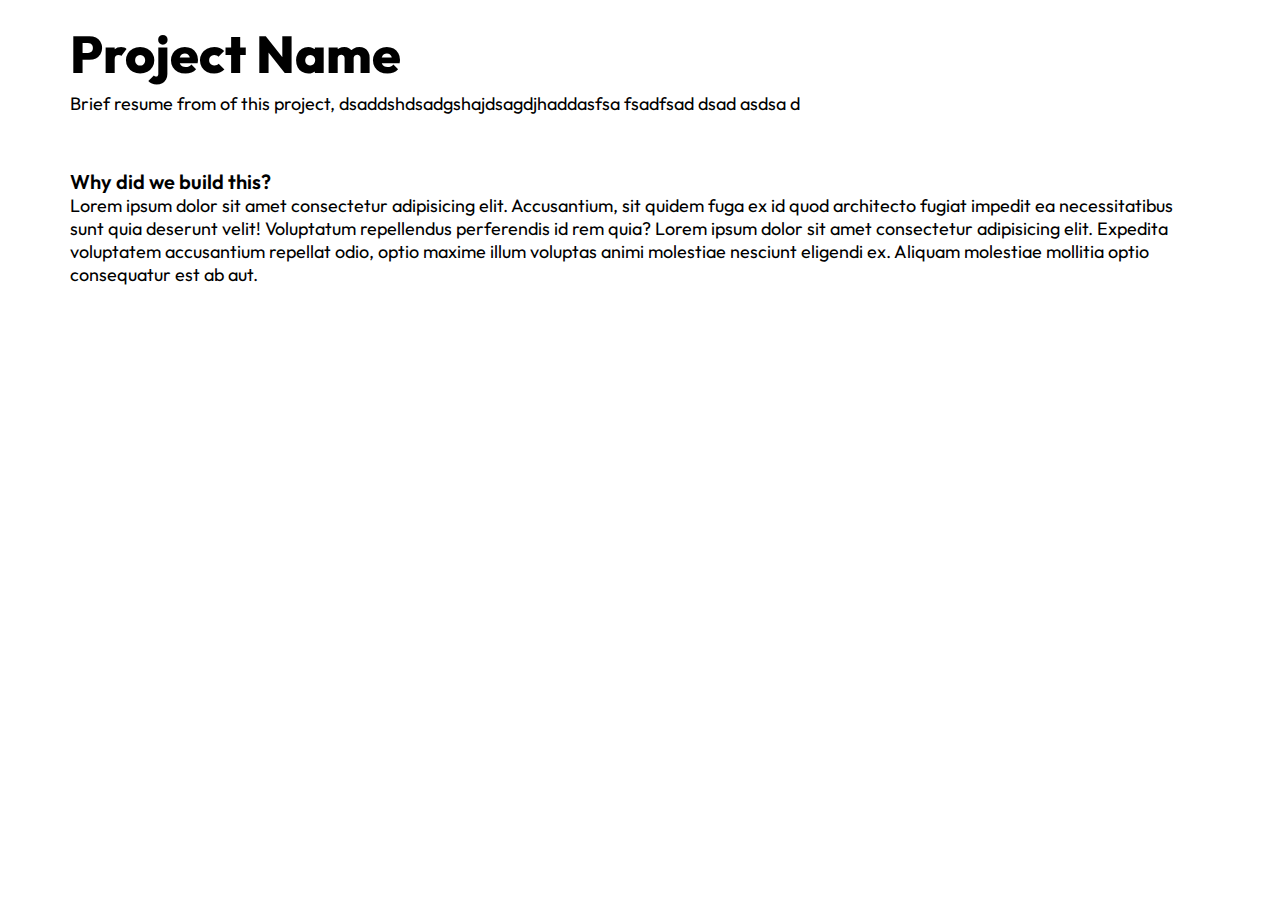
==== FinancialPlataform.html @ e117dfb2 "project detail" ====
<!DOCTYPE html>
<html lang="en">
<!DOCTYPE html>
<html lang="en">

<head>
    <meta charset="UTF-8">
    <meta name="viewport" content="width=device-width, initial-scale=1.0">
    <title>Bloca Tool</title>
    <link rel="shortcut icon" href="favicon.png" type="image/x-icon">
    <link rel="preconnect" href="https://fonts.googleapis.com">
    <link rel="preconnect" href="https://fonts.gstatic.com" crossorigin>
    <link rel="preconnect" href="https://fonts.googleapis.com">
    <link rel="preconnect" href="https://fonts.gstatic.com" crossorigin>
    <link
        href="https://fonts.googleapis.com/css2?family=Oswald:wght@200;300;400;500;600;700&family=Outfit:wght@100;200;300;400;500;600;700;800;900&display=swap"
        rel="stylesheet">
    <link rel="stylesheet" href="css/main.css">

</head>

<body>
    <main>
        <section class="container">
                <h1 class="tailing-1">Project Name</h1>
                <p class="text-1">Brief resume from of this project, dsaddshdsadgshajdsagdjhaddasfsa fsadfsad dsad asdsa d</p>
                <br><br><br>
                <h2 class="title-2">Why did we build this?</h2>
                <p class="text-1">Lorem ipsum dolor sit amet consectetur adipisicing elit. Accusantium, sit quidem fuga ex id quod architecto fugiat impedit ea necessitatibus sunt quia deserunt velit! Voluptatum repellendus perferendis id rem quia? Lorem ipsum dolor sit amet consectetur adipisicing elit. Expedita voluptatem accusantium repellat odio, optio maxime illum voluptas animi molestiae nesciunt eligendi ex. Aliquam molestiae mollitia optio consequatur est ab aut.</p>
        </section>
        <section class="container">
            <div></div>
            <div></div>
        </section>
    </main>
</body>

</html>
---- css/main.css ----
/* Importar o arquivo com estilos específicos para diferentes seções primeiro */

@import url(about.css);
@import url(highlightProjects.css);
@import url(footer.css);
@import url(hero.css);
@import url(components.css);
@import url(typography.css);

@import url(response.css);

@import url(global.css);
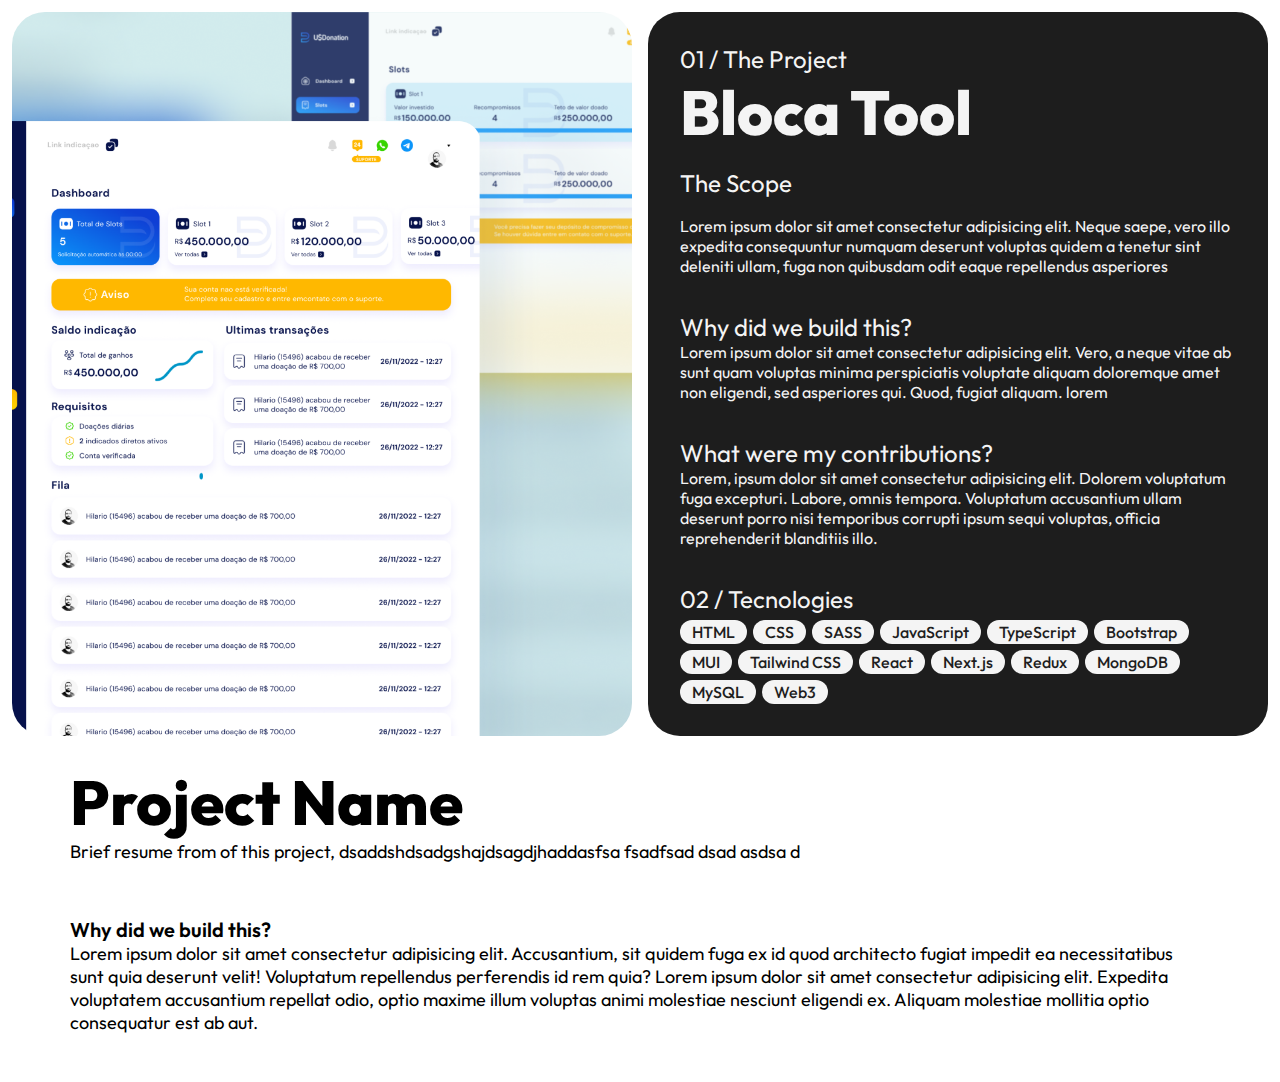
==== commit 4781102c: "feat: update project-details" ====
--- a/FinancialPlataform.html
+++ b/FinancialPlataform.html
@@ -1,7 +1,5 @@
 <!DOCTYPE html>
-<html lang="en">
-<!DOCTYPE html>
-<html lang="en">
+<html lang="pt_PT">
 
 <head>
     <meta charset="UTF-8">
@@ -21,12 +19,59 @@
 
 <body>
     <main>
+        <section class="container-fluid">
+            <div class="hero-project">
+                <div class="hero-image border" id="financial-app">
+                    <div></div>
+                </div>
+                <div class="hero-intro border">
+                    <p class="title-1 ">01 / The Project</p>
+                    <h1 class="tailing-1">Bloca Tool</h1>
+                    <br>
+                    <p class="title-1 ">The Scope</p>
+                    <br>
+                    <p class="text-2">Lorem ipsum dolor sit amet consectetur adipisicing elit. Neque saepe, vero illo
+                        expedita consequuntur numquam deserunt voluptas quidem a tenetur sint deleniti ullam, fuga non
+                        quibusdam odit eaque repellendus asperiores</p>
+                    <br><br>
+                    <p class="title-1">Why did we build this?</p>
+                    <p class="text-2">Lorem ipsum dolor sit amet consectetur adipisicing elit. Vero, a neque vitae ab sunt quam voluptas minima perspiciatis voluptate aliquam doloremque amet non eligendi, sed asperiores qui. Quod, fugiat aliquam. lorem</p>
+                    <br><br>
+                    <p class="title-1">What were my contributions?</p>
+                    <p class="text-2">Lorem, ipsum dolor sit amet consectetur adipisicing elit. Dolorem voluptatum fuga excepturi. Labore, omnis tempora. Voluptatum accusantium ullam deserunt porro nisi temporibus corrupti ipsum sequi voluptas, officia reprehenderit blanditiis illo.</p>
+                    <br><br>
+                    <p class="title-1 ">02 / Tecnologies</p>
+                    <span class="tech-flex">
+                        <span class="badge-inverse">HTML</span>
+                        <span class="badge-inverse">CSS</span>
+                        <span class="badge-inverse">SASS</span>
+                        <span class="badge-inverse">JavaScript</span>
+                        <span class="badge-inverse">TypeScript</span>
+                        <span class="badge-inverse">Bootstrap</span>
+                        <span class="badge-inverse">MUI</span>
+                        <span class="badge-inverse">Tailwind CSS</span>
+                        <span class="badge-inverse">React</span>
+                        <span class="badge-inverse">Next.js</span>
+                        <span class="badge-inverse">Redux</span>
+                        <span class="badge-inverse">MongoDB</span>
+                        <span class="badge-inverse">MySQL</span>
+                        <span class="badge-inverse">Web3</span>
+                    </span>
+                </div>
+            </div>
+
+        </section>
         <section class="container">
-                <h1 class="tailing-1">Project Name</h1>
-                <p class="text-1">Brief resume from of this project, dsaddshdsadgshajdsagdjhaddasfsa fsadfsad dsad asdsa d</p>
-                <br><br><br>
-                <h2 class="title-2">Why did we build this?</h2>
-                <p class="text-1">Lorem ipsum dolor sit amet consectetur adipisicing elit. Accusantium, sit quidem fuga ex id quod architecto fugiat impedit ea necessitatibus sunt quia deserunt velit! Voluptatum repellendus perferendis id rem quia? Lorem ipsum dolor sit amet consectetur adipisicing elit. Expedita voluptatem accusantium repellat odio, optio maxime illum voluptas animi molestiae nesciunt eligendi ex. Aliquam molestiae mollitia optio consequatur est ab aut.</p>
+            <h1 class="tailing-1">Project Name</h1>
+            <p class="text-1">Brief resume from of this project, dsaddshdsadgshajdsagdjhaddasfsa fsadfsad dsad asdsa d
+            </p>
+            <br><br><br>
+            <h2 class="title-2">Why did we build this?</h2>
+            <p class="text-1">Lorem ipsum dolor sit amet consectetur adipisicing elit. Accusantium, sit quidem fuga ex
+                id quod architecto fugiat impedit ea necessitatibus sunt quia deserunt velit! Voluptatum repellendus
+                perferendis id rem quia? Lorem ipsum dolor sit amet consectetur adipisicing elit. Expedita voluptatem
+                accusantium repellat odio, optio maxime illum voluptas animi molestiae nesciunt eligendi ex. Aliquam
+                molestiae mollitia optio consequatur est ab aut.</p>
         </section>
         <section class="container">
             <div></div>
--- a/css/main.css
+++ b/css/main.css
@@ -4,6 +4,7 @@
 @import url(highlightProjects.css);
 @import url(footer.css);
 @import url(hero.css);
+@import url(projectDetails.css);
 @import url(components.css);
 @import url(typography.css);
 
